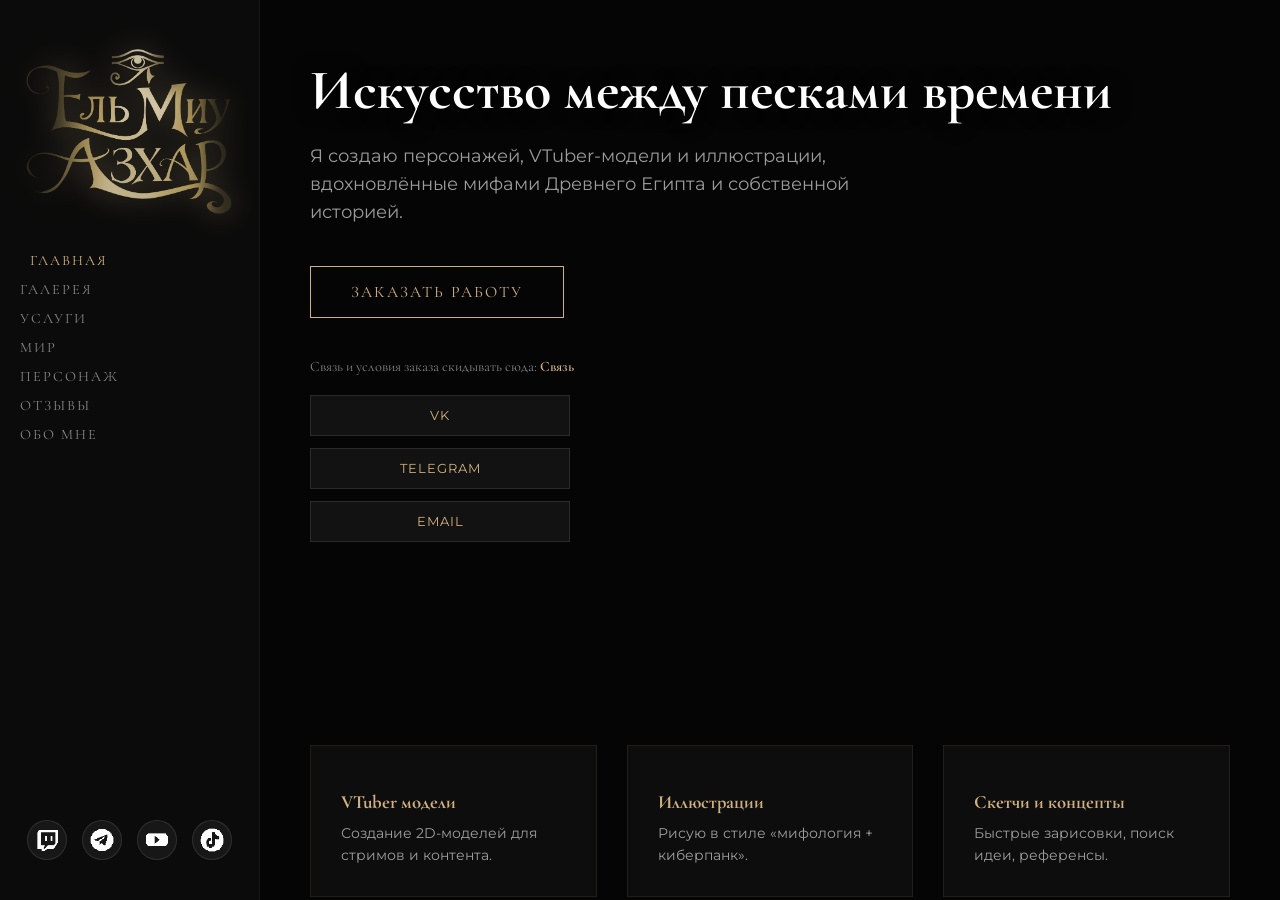
==== index.html @ bcaed86e "ервый коммит: сайт с галереей и формой заказа" ====
<!DOCTYPE html>
<html lang="ru">
<head>
  <meta charset="UTF-8" />
  <meta name="viewport" content="width=device-width, initial-scale=1.0" />
  <title>Ель Миу Азхар — Искусство между песками времени</title>
  <link rel="preconnect" href="https://fonts.googleapis.com">
  <link rel="preconnect" href="https://fonts.gstatic.com" crossorigin>
  <link href="https://fonts.googleapis.com/css2?family=Cormorant+Garamond:wght@400;600;700&family=Montserrat:wght@400;500&display=swap" rel="stylesheet">
  
  <!-- Подключаем аудиофайлы -->
  <audio id="sound-wind" src="sounds/wind.mp3" preload="auto" loop></audio>
  <audio id="sound-click" src="sounds/tik.mp3" preload="auto"></audio>
  <audio id="sound-hover" src="sounds/navodka.mp3" preload="auto"></audio>

  <style>
    body { margin: 0; padding: 0; height: 100vh; overflow-x: hidden; display: flex; flex-direction: column; font-family: 'Montserrat', sans-serif; background-color: #050505; color: #fff; box-sizing: border-box; }
    * { box-sizing: border-box; }
    .page-wrapper { display: flex; width: 100%; height: 100%; overflow: hidden; position: relative; }
    .sidebar { width: 260px; height: 100%; background: #0b0b0b; padding: 40px 20px; display: flex; flex-direction: column; justify-content: space-between; flex-shrink: 0; position: relative; z-index: 10; border-right: 1px solid rgba(255,255,255,0.05); }
    .logo-wrapper { margin-bottom: 30px; opacity: 0; transform: translateY(-20px); animation: fadeInDown 1.2s cubic-bezier(0.16, 1, 0.3, 1) forwards; }
    .site-logo { max-width: 100%; height: auto; display: block; filter: drop-shadow(0 0 15px rgba(209, 177, 128, 0.4)); }
    @keyframes logoFloat { 0%, 100% { transform: translateY(0); } 50% { transform: translateY(-5px); } }
    .logo-wrapper img { animation: logoFloat 6s ease-in-out infinite; }
    .nav-list { list-style: none; padding: 0; margin: 0; display: flex; flex-direction: column; gap: 10px; }
    .nav-link { text-decoration: none; color: rgba(255, 255, 255, 0.5); font-family: 'Cormorant Garamond', serif; font-size: 0.9rem; text-transform: uppercase; letter-spacing: 2px; padding: 5px 0; transition: all 0.3s ease; position: relative; cursor: pointer; }
    .nav-link:hover, .nav-link.active { color: #d1b180; padding-left: 10px; }
    .social-row { display: flex; justify-content: center; align-items: center; gap: 15px; margin-top: auto; flex-wrap: nowrap; }
    .social-icon-btn { width: 40px; height: 40px; border-radius: 50%; background: rgba(255, 255, 255, 0.05); border: 1px solid rgba(255,255,255,0.1); display: flex; align-items: center; justify-content: center; text-decoration: none; color: white; transition: all 0.3s cubic-bezier(0.175, 0.885, 0.32, 1.275); overflow: hidden; cursor: pointer; }
    .social-icon-btn img { width: 24px; height: 24px; object-fit: contain; filter: brightness(0) invert(1); }
    .social-icon-btn:hover { background: #d1b180; transform: scale(1.1) rotate(10deg); border-color: #d1b180; }
    .social-icon-btn:hover img { filter: brightness(0) invert(0); }
    .main-content { flex-grow: 1; background: #050505; padding: 60px 50px; overflow-y: auto; position: relative; display: flex; flex-direction: column; }
    .hero-section h1 { opacity: 0; transform: translateY(30px); animation: fadeInUp 1s cubic-bezier(0.16, 1, 0.3, 1) 0.5s forwards; }
    .hero-section p { opacity: 0; transform: translateY(30px); animation: fadeInUp 1s cubic-bezier(0.16, 1, 0.3, 1) 0.7s forwards; }
    .hero-title { font-family: 'Cormorant Garamond', serif; font-size: 3.5rem; color: white; margin: 0 0 20px 0; line-height: 1.1; text-shadow: 0 0 20px rgba(0,0,0,0.5); }
    .hero-desc { color: rgba(255, 255, 255, 0.6); font-size: 1.1rem; margin-bottom: 40px; max-width: 600px; line-height: 1.6; }
    .btn-action { background: transparent; border: 1px solid #d1b180; color: #d1b180; padding: 15px 40px; font-family: 'Cormorant Garamond', serif; font-size: 1rem; text-transform: uppercase; cursor: pointer; transition: all 0.3s ease; letter-spacing: 2px; opacity: 0; transform: translateY(20px); animation: fadeInUp 0.8s cubic-bezier(0.16, 1, 0.3, 1) 0.9s forwards; }
    .btn-action:hover { background: #d1b180; color: #000; box-shadow: 0 0 20px rgba(209, 177, 128, 0.4); }
    .contact-block { margin-top: 40px; opacity: 0; transform: translateY(20px); animation: fadeInUp 0.8s cubic-bezier(0.16, 1, 0.3, 1) 1.1s forwards; }
    .contact-heading { font-family: 'Cormorant Garamond', serif; font-size: 0.9rem; color: rgba(255, 255, 255, 0.5); margin-bottom: 20px; text-align: left; }
    .contact-heading span { color: #d1b180; font-weight: 600; }
    .contact-buttons-stack { display: flex; flex-direction: column; gap: 12px; align-items: flex-start; width: 100%; }
    .contact-btn-stack { display: block; width: 100%; max-width: 260px; padding: 12px 0; background: rgba(255,255,255,0.05); border: 1px solid rgba(255,255,255,0.1); color: #d1b180; text-align: center; text-decoration: none; text-transform: uppercase; font-family: 'Montserrat', sans-serif; font-size: 0.8rem; letter-spacing: 1px; transition: all 0.3s ease; cursor: pointer; }
    .contact-btn-stack:hover { background: #d1b180; color: #000; border-color: #d1b180; }
    .blocks-row { display: flex; gap: 30px; margin-top: 203px; flex-wrap: wrap; }
    .square-card { flex: 1 1 240px; background: rgba(255, 255, 255, 0.03); border: 1px solid rgba(209, 177, 128, 0.1); padding: 30px; height: 100%; display: flex; flex-direction: column; transition: all 0.4s cubic-bezier(0.175, 0.885, 0.32, 1.275); opacity: 0; transform: translateY(30px); cursor: pointer; }
    .square-card:nth-child(1) { animation: fadeInUp 0.6s ease forwards 1.3s; }
    .square-card:nth-child(2) { animation: fadeInUp 0.6s ease forwards 1.5s; }
    .square-card:nth-child(3) { animation: fadeInUp 0.6s ease forwards 1.7s; }
    .square-card:hover { transform: translateY(-10px) scale(1.02); border-color: #d1b180; background: rgba(209, 177, 128, 0.05); }
    .square-card h3 { color: #d1b180; margin-top: 15px; margin-bottom: 10px; flex-grow: 1; font-family: 'Cormorant Garamond', serif; }
    .square-card p { color: rgba(255, 255, 255, 0.6); font-size: 0.9rem; margin: 0; line-height: 1.5; }
    @keyframes fadeInDown { to { opacity: 1; transform: translateY(0); } }
    @keyframes fadeInUp { to { opacity: 1; transform: translateY(0); } }
    body::-webkit-scrollbar { display: none; }
    body { scrollbar-width: none; -ms-overflow-style: none; }
    @media (max-width: 1024px) { .sidebar { width: 220px; padding: 30px 15px; } .main-content { padding: 40px 30px; } .hero-title { font-size: 2.5rem; } }
    @media (max-width: 768px) {
      .page-wrapper { flex-direction: column; }
      .sidebar { width: 100%; height: auto; padding: 20px; flex-direction: row; justify-content: space-between; align-items: center; flex-wrap: wrap; gap: 20px; }
      .logo-wrapper { margin-bottom: 0; }
      .nav-list { flex-direction: row; gap: 15px; margin-top: 10px; flex-grow: 1; justify-content: center; }
      .social-row { margin-top: 0; justify-content: center; width: 100%; }
      .main-content { padding: 30px 20px; }
      .blocks-row { margin-top: 40px; }
      .hero-title { font-size: 2rem; }
      body::-webkit-scrollbar { display: block; }
      body { scrollbar-width: auto; }
    }
  </style>
</head>
<body class="bg-home">
  
  <div class="page-wrapper">
    
    <!-- ЛЕВАЯ ПАНЕЛЬ -->
    <aside class="sidebar">
      <div class="logo-wrapper">
        <img src="img/logo.png" alt="Ель Миу Азхар" class="site-logo" onerror="this.style.display='none'">
      </div>
      
      <nav>
        <ul class="nav-list">
          <li><a href="index.html" class="nav-link active">Главная</a></li>
          <li><a href="gallery.html" class="nav-link">Галерея</a></li>
          <li><a href="services.html" class="nav-link">Услуги</a></li>
          <li><a href="world.html" class="nav-link">Мир</a></li>
          <li><a href="character.html" class="nav-link">Персонаж</a></li>
          <li><a href="reviews.html" class="nav-link">Отзывы</a></li>
          <li><a href="about.html" class="nav-link">Обо мне</a></li>
        </ul>
      </nav>
      
      <!-- Соцсети: слева внизу -->
      <div class="social-row">
        <a href="https://www.twitch.tv/miumiu690028" target="_blank" class="social-icon-btn" aria-label="Twitch" title="Twitch">
          <img src="img/twitch.png" alt="Twitch" loading="lazy" onerror="this.style.display='none'">
        </a>
        <a href="https://t.me/MIUMIU690028" target="_blank" class="social-icon-btn" aria-label="Telegram" title="Telegram">
          <img src="img/telegram.png" alt="Telegram" loading="lazy" onerror="this.style.display='none'">
        </a>
        <a href="https://www.youtube.com/@elmiuazhar" target="_blank" class="social-icon-btn" aria-label="YouTube" title="YouTube">
          <img src="img/youtube.png" alt="YouTube" loading="lazy" onerror="this.style.display='none'">
        </a>
        <a href="https://www.tiktok.com/@elmiuazhar?is_from_webapp=1&sender_device=pc" target="_blank" class="social-icon-btn" aria-label="TikTok" title="TikTok">
          <img src="img/tiktok.png" alt="TikTok" loading="lazy" onerror="this.style.display='none'">
        </a>
      </div>
    </aside>

    <!-- ПРАВАЯ ЧАСТЬ (Контент) -->
    <main class="main-content">
      
      <div class="hero-section">
        <h1 class="hero-title">Искусство между песками времени</h1>
        <p class="hero-desc">Я создаю персонажей, VTuber‑модели и иллюстрации, вдохновлённые мифами Древнего Египта и собственной историей.</p>
        <button class="btn-action" id="open-payment">Заказать работу</button>
      </div>

      <div class="contact-block">
        <div class="contact-heading">
          Связь и условия заказа скидывать сюда: <span>Связь</span>
        </div>
        <div class="contact-buttons-stack">
          <a href="https://m.vk.com/id1121428857" target="_blank" class="contact-btn-stack">VK</a>
          <a href="https://web.telegram.org/k/#@elmiuazhar" target="_blank" class="contact-btn-stack">Telegram</a>
          <a href="mailto:elmiuazhar@gmail.com" class="contact-btn-stack">Email</a>
        </div>
      </div>

      <div class="blocks-row">
        <div class="square-card">
          <h3>VTuber модели</h3>
          <p>Создание 2D‑моделей для стримов и контента.</p>
        </div>
        <div class="square-card">
          <h3>Иллюстрации</h3>
          <p>Рисую в стиле «мифология + киберпанк».</p>
        </div>
        <div class="square-card">
          <h3>Скетчи и концепты</h3>
          <p>Быстрые зарисовки, поиск идеи, референсы.</p>
        </div>
      </div>
    </main>
  </div>

  <!-- Модальное окно: форма заказа -->
  <div class="modal-overlay" id="payment-modal" style="position:fixed;top:0;left:0;width:100%;height:100%;background:rgba(0,0,0,0.8);display:none;justify-content:center;align-items:center;z-index:1000;backdrop-filter:blur(4px);">
    <div class="modal-content" style="background:#111;padding:30px;border:1px solid #d1b180;color:white;max-width:500px;width:90%;position:relative;">
      <button class="modal-close" id="close-payment" style="background:none;border:none;color:white;font-size:24px;cursor:pointer;position:absolute;top:10px;right:15px;line-height:1;">&times;</button>
      <h2 style="color:#d1b180;margin-top:0;margin-bottom:20px;">Оформить заказ</h2>

      <!-- Форма без action — отправка через JS в Telegram -->
      <form id="order-form" style="margin-bottom:25px;">
        <div style="margin-bottom:12px;">
          <label style="display:block;color:#aaa;font-size:0.9rem;margin-bottom:6px;">Имя / ник</label>
          <input type="text" name="name" required placeholder="Например: Саня" style="width:100%;padding:8px;background:rgba(255,255,255,0.1);border:1px solid rgba(255,255,255,0.2);color:white;box-sizing:border-box;">
        </div>
        <div style="margin-bottom:12px;">
          <label style="display:block;color:#aaa;font-size:0.9rem;margin-bottom:6px;">Контакт (Telegram/VK/почта)</label>
          <input type="text" name="contact" required placeholder="t.me/..." style="width:100%;padding:8px;background:rgba(255,255,255,0.1);border:1px solid rgba(255,255,255,0.2);color:white;box-sizing:border-box;">
        </div>
        <div style="margin-bottom:12px;">
          <label style="display:block;color:#aaa;font-size:0.9rem;margin-bottom:6px;">Что нужно (кратко)</label>
          <textarea name="request" rows="4" required placeholder="VTuber‑модель, иллюстрация, скетч — что именно и в каком стиле" style="width:100%;padding:8px;background:rgba(255,255,255,0.1);border:1px solid rgba(255,255,255,0.2);color:white;box-sizing:border-box;resize:vertical;"></textarea>
        </div>
        <button type="submit" style="background:#d1b180;border:none;color:#000;padding:12px 24px;font-family:'Cormorant Garamond',serif;font-weight:600;cursor:pointer;width:100%;text-transform:uppercase;">Отправить заказ</button>
        <p id="telegram-status" style="margin-top:15px;font-size:0.9rem;text-align:center;"></p>
      </form>
    </div>
  </div>

  <script>
    // --- НАСТРОЙКИ TELEGRAM (ОБЯЗАТЕЛЬНО ЗАМЕНИ НА СВОИ В БЕЗОПАСНОЙ СРЕДЕ) ---
    const TG_TOKEN = '8337243635:AAHjshtQE6WuDBk9cfV9hHf6qEE1yDutYhQ';      
    const TG_CHAT_ID = '1758163539'; 
    // ------------------------------------------

    const modal = document.getElementById('payment-modal');
    const openBtn = document.getElementById('open-payment');
    const closeBtn = document.getElementById('close-payment');
    const statusText = document.getElementById('telegram-status');
    const form = document.getElementById('order-form');

    // Получаем аудиоэлементы
    const soundWind = document.getElementById('sound-wind');
    const soundClick = document.getElementById('sound-click');
    const soundHover = document.getElementById('sound-hover');

    // Громкость: ветер — как в файле (1.0), остальные — тише (0.3)
    if (soundWind) soundWind.volume = 1.0;
    if (soundClick) soundClick.volume = 0.3;
    if (soundHover) soundHover.volume = 0.3;

    // Функция воспроизведения звука клика
    function playClick() {
      if (soundClick && soundClick.src) {
        soundClick.currentTime = 0;
        soundClick.play().catch(e => console.log('Звук клика заблокирован браузером'));
      }
    }

    // Функция воспроизведения звука наведения
    function playHover() {
      if (soundHover && soundHover.src) {
        soundHover.currentTime = 0;
        soundHover.play().catch(e => console.log('Звук наведения заблокирован браузером'));
      }
    }

    // Находим все элементы, которые должны реагировать на звук
    const interactiveElements = document.querySelectorAll(
      'button, .btn-action, .contact-btn-stack, .social-icon-btn, .nav-link, .square-card'
    );

    interactiveElements.forEach(el => {
      el.addEventListener('mouseenter', playHover);
      el.addEventListener('mousedown', playClick);
    });

    // Открытие/закрытие окна
    openBtn.addEventListener('click', () => {
      modal.style.display = 'flex';
      statusText.textContent = '';
      statusText.style.color = '';
    });

    closeBtn.addEventListener('click', () => {
      modal.style.display = 'none';
    });

    modal.addEventListener('click', (e) => {
      if (e.target === modal) {
        modal.style.display = 'none';
      }
    });

    // Отправка заказа в Telegram
    form.addEventListener('submit', async (e) => {
      e.preventDefault();
      const btn = e.target.querySelector('button[type="submit"]');
      const originalText = btn.textContent;

      btn.disabled = true;
      btn.textContent = 'Отправляю...';
      statusText.textContent = '';

      const formData = new FormData(form);
      const data = Object.fromEntries(formData.entries());

      const message = 
        '📩 <b>Новый заказ!</b>\n\n' +
        '👤 Имя/ник: ' + data.name + '\n' +
        '📞 Контакт: ' + data.contact + '\n' +
        '📝 Что нужно: ' + data.request;

      try {
        const url = `https://api.telegram.org/bot${TG_TOKEN}/sendMessage`;
        const response = await fetch(url, {
          method: 'POST',
          headers: { 'Content-Type': 'application/json' },
          body: JSON.stringify({
            chat_id: TG_CHAT_ID,
            text: message,
            parse_mode: 'HTML'
          })
        });

        if (response.ok) {
          statusText.textContent = '✅ Заказ успешно отправлен!';
          statusText.style.color = '#4caf50';
          form.reset();
          setTimeout(() => { modal.style.display = 'none'; }, 2000);
        } else {
          throw new Error('Ошибка Telegram API');
        }
      } catch (err) {
        statusText.textContent = '❌ Не удалось отправить. Попробуй позже.';
        statusText.style.color = '#f44336';
      } finally {
        btn.disabled = false;
        btn.textContent = originalText;
      }
    });
  </script>

  <div id="mouse-trail"></div>
  <script src="js/mouse-trail.js"></script>
  <script src="js/main.js"></script>
</body>
</html>
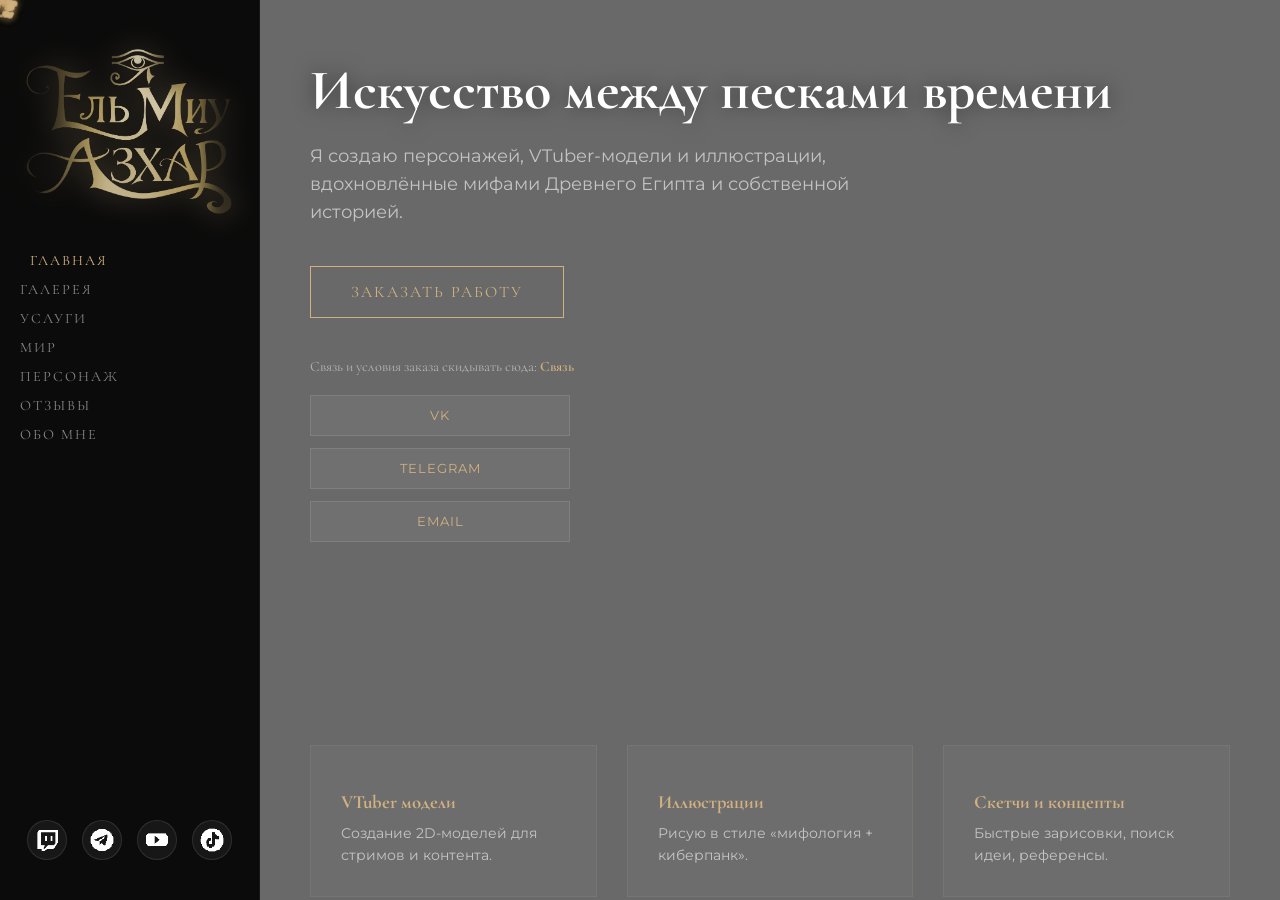
==== commit da2517a0: "обновление index.html" ====
--- a/index.html
+++ b/index.html
@@ -7,58 +7,221 @@
   <link rel="preconnect" href="https://fonts.googleapis.com">
   <link rel="preconnect" href="https://fonts.gstatic.com" crossorigin>
   <link href="https://fonts.googleapis.com/css2?family=Cormorant+Garamond:wght@400;600;700&family=Montserrat:wght@400;500&display=swap" rel="stylesheet">
-  
-  <!-- Подключаем аудиофайлы -->
+
+  <!-- Аудио -->
   <audio id="sound-wind" src="sounds/wind.mp3" preload="auto" loop></audio>
   <audio id="sound-click" src="sounds/tik.mp3" preload="auto"></audio>
   <audio id="sound-hover" src="sounds/navodka.mp3" preload="auto"></audio>
 
   <style>
-    body { margin: 0; padding: 0; height: 100vh; overflow-x: hidden; display: flex; flex-direction: column; font-family: 'Montserrat', sans-serif; background-color: #050505; color: #fff; box-sizing: border-box; }
+    body { 
+      margin: 0; padding: 0; height: 100vh; overflow-x: hidden; 
+      display: flex; flex-direction: column; font-family: 'Montserrat', sans-serif; 
+      color: #fff; box-sizing: border-box; 
+      background-image: url('img/fone_1.png');
+      background-size: cover; background-position: center;
+      background-attachment: fixed; background-repeat: no-repeat;
+    }
+
+    .bg-overlay {
+      position: fixed; top: 0; left: 0; width: 100%; height: 100%;
+      background-color: rgba(5, 5, 5, 0.6); z-index: 1; pointer-events: none;
+    }
+
     * { box-sizing: border-box; }
-    .page-wrapper { display: flex; width: 100%; height: 100%; overflow: hidden; position: relative; }
-    .sidebar { width: 260px; height: 100%; background: #0b0b0b; padding: 40px 20px; display: flex; flex-direction: column; justify-content: space-between; flex-shrink: 0; position: relative; z-index: 10; border-right: 1px solid rgba(255,255,255,0.05); }
-    .logo-wrapper { margin-bottom: 30px; opacity: 0; transform: translateY(-20px); animation: fadeInDown 1.2s cubic-bezier(0.16, 1, 0.3, 1) forwards; }
-    .site-logo { max-width: 100%; height: auto; display: block; filter: drop-shadow(0 0 15px rgba(209, 177, 128, 0.4)); }
-    @keyframes logoFloat { 0%, 100% { transform: translateY(0); } 50% { transform: translateY(-5px); } }
+    
+    .page-wrapper { 
+      display: flex; width: 100%; height: 100%; 
+      overflow: hidden; position: relative; z-index: 10;
+    }
+    
+    .sidebar { 
+      width: 260px; height: 100%; background: #0b0b0b; 
+      padding: 40px 20px; display: flex; flex-direction: column; 
+      justify-content: space-between; flex-shrink: 0; 
+      position: relative; z-index: 10; border-right: 1px solid rgba(255,255,255,0.05); 
+    }
+    
+    .logo-wrapper { 
+      margin-bottom: 30px; opacity: 0; transform: translateY(-20px); 
+      animation: fadeInDown 1.2s cubic-bezier(0.16, 1, 0.3, 1) forwards; 
+    }
+    
+    .site-logo { 
+      max-width: 100%; height: auto; display: block; 
+      filter: drop-shadow(0 0 15px rgba(209, 177, 128, 0.4)); 
+    }
+    
+    @keyframes logoFloat { 
+      0%, 100% { transform: translateY(0); } 
+      50% { transform: translateY(-5px); } 
+    }
+    
     .logo-wrapper img { animation: logoFloat 6s ease-in-out infinite; }
-    .nav-list { list-style: none; padding: 0; margin: 0; display: flex; flex-direction: column; gap: 10px; }
-    .nav-link { text-decoration: none; color: rgba(255, 255, 255, 0.5); font-family: 'Cormorant Garamond', serif; font-size: 0.9rem; text-transform: uppercase; letter-spacing: 2px; padding: 5px 0; transition: all 0.3s ease; position: relative; cursor: pointer; }
-    .nav-link:hover, .nav-link.active { color: #d1b180; padding-left: 10px; }
-    .social-row { display: flex; justify-content: center; align-items: center; gap: 15px; margin-top: auto; flex-wrap: nowrap; }
-    .social-icon-btn { width: 40px; height: 40px; border-radius: 50%; background: rgba(255, 255, 255, 0.05); border: 1px solid rgba(255,255,255,0.1); display: flex; align-items: center; justify-content: center; text-decoration: none; color: white; transition: all 0.3s cubic-bezier(0.175, 0.885, 0.32, 1.275); overflow: hidden; cursor: pointer; }
-    .social-icon-btn img { width: 24px; height: 24px; object-fit: contain; filter: brightness(0) invert(1); }
-    .social-icon-btn:hover { background: #d1b180; transform: scale(1.1) rotate(10deg); border-color: #d1b180; }
-    .social-icon-btn:hover img { filter: brightness(0) invert(0); }
-    .main-content { flex-grow: 1; background: #050505; padding: 60px 50px; overflow-y: auto; position: relative; display: flex; flex-direction: column; }
-    .hero-section h1 { opacity: 0; transform: translateY(30px); animation: fadeInUp 1s cubic-bezier(0.16, 1, 0.3, 1) 0.5s forwards; }
-    .hero-section p { opacity: 0; transform: translateY(30px); animation: fadeInUp 1s cubic-bezier(0.16, 1, 0.3, 1) 0.7s forwards; }
-    .hero-title { font-family: 'Cormorant Garamond', serif; font-size: 3.5rem; color: white; margin: 0 0 20px 0; line-height: 1.1; text-shadow: 0 0 20px rgba(0,0,0,0.5); }
-    .hero-desc { color: rgba(255, 255, 255, 0.6); font-size: 1.1rem; margin-bottom: 40px; max-width: 600px; line-height: 1.6; }
-    .btn-action { background: transparent; border: 1px solid #d1b180; color: #d1b180; padding: 15px 40px; font-family: 'Cormorant Garamond', serif; font-size: 1rem; text-transform: uppercase; cursor: pointer; transition: all 0.3s ease; letter-spacing: 2px; opacity: 0; transform: translateY(20px); animation: fadeInUp 0.8s cubic-bezier(0.16, 1, 0.3, 1) 0.9s forwards; }
-    .btn-action:hover { background: #d1b180; color: #000; box-shadow: 0 0 20px rgba(209, 177, 128, 0.4); }
-    .contact-block { margin-top: 40px; opacity: 0; transform: translateY(20px); animation: fadeInUp 0.8s cubic-bezier(0.16, 1, 0.3, 1) 1.1s forwards; }
-    .contact-heading { font-family: 'Cormorant Garamond', serif; font-size: 0.9rem; color: rgba(255, 255, 255, 0.5); margin-bottom: 20px; text-align: left; }
+    
+    .nav-list { 
+      list-style: none; padding: 0; margin: 0; 
+      display: flex; flex-direction: column; gap: 10px; 
+    }
+    
+    .nav-link { 
+      text-decoration: none; color: rgba(255, 255, 255, 0.5); 
+      font-family: 'Cormorant Garamond', serif; font-size: 0.9rem; 
+      text-transform: uppercase; letter-spacing: 2px; padding: 5px 0; 
+      transition: all 0.3s ease; position: relative; cursor: pointer; 
+    }
+    
+    .nav-link:hover, .nav-link.active { 
+      color: #d1b180; padding-left: 10px; 
+    }
+    
+    .social-row { 
+      display: flex; justify-content: center; align-items: center; 
+      gap: 15px; margin-top: auto; flex-wrap: nowrap; 
+    }
+    
+    .social-icon-btn { 
+      width: 40px; height: 40px; border-radius: 50%; 
+      background: rgba(255, 255, 255, 0.05); 
+      border: 1px solid rgba(255,255,255,0.1); 
+      display: flex; align-items: center; justify-content: center; 
+      text-decoration: none; color: white; 
+      transition: all 0.3s cubic-bezier(0.175, 0.885, 0.32, 1.275); 
+      overflow: hidden; cursor: pointer; 
+    }
+    
+    .social-icon-btn img { 
+      width: 24px; height: 24px; object-fit: contain; 
+      filter: brightness(0) invert(1); 
+    }
+    
+    .social-icon-btn:hover { 
+      background: #d1b180; transform: scale(1.1) rotate(10deg); 
+      border-color: #d1b180; 
+    }
+    
+    .social-icon-btn:hover img { 
+      filter: brightness(0) invert(0); 
+    }
+    
+    .main-content { 
+      flex-grow: 1; background: transparent; 
+      padding: 60px 50px; overflow-y: auto; 
+      position: relative; display: flex; flex-direction: column; 
+    }
+    
+    .hero-section h1 { 
+      opacity: 0; transform: translateY(30px); 
+      animation: fadeInUp 1s cubic-bezier(0.16, 1, 0.3, 1) 0.5s forwards; 
+    }
+    
+    .hero-section p { 
+      opacity: 0; transform: translateY(30px); 
+      animation: fadeInUp 1s cubic-bezier(0.16, 1, 0.3, 1) 0.7s forwards; 
+    }
+    
+    .hero-title { 
+      font-family: 'Cormorant Garamond', serif; 
+      font-size: 3.5rem; color: white; 
+      margin: 0 0 20px 0; line-height: 1.1; 
+      text-shadow: 0 0 20px rgba(0,0,0,0.5); 
+    }
+    
+    .hero-desc { 
+      color: rgba(255, 255, 255, 0.6); font-size: 1.1rem; 
+      margin-bottom: 40px; max-width: 600px; line-height: 1.6; 
+    }
+    
+    .btn-action { 
+      background: transparent; border: 1px solid #d1b180; color: #d1b180; 
+      padding: 15px 40px; font-family: 'Cormorant Garamond', serif; 
+      font-size: 1rem; text-transform: uppercase; cursor: pointer; 
+      transition: all 0.3s ease; letter-spacing: 2px; 
+      opacity: 0; transform: translateY(20px); 
+      animation: fadeInUp 0.8s cubic-bezier(0.16, 1, 0.3, 1) 0.9s forwards; 
+    }
+    
+    .btn-action:hover { 
+      background: #d1b180; color: #000; 
+      box-shadow: 0 0 20px rgba(209, 177, 128, 0.4); 
+    }
+    
+    .contact-block { 
+      margin-top: 40px; opacity: 0; transform: translateY(20px); 
+      animation: fadeInUp 0.8s cubic-bezier(0.16, 1, 0.3, 1) 1.1s forwards; 
+    }
+    
+    .contact-heading { 
+      font-family: 'Cormorant Garamond', serif; font-size: 0.9rem; 
+      color: rgba(255, 255, 255, 0.5); margin-bottom: 20px; text-align: left; 
+    }
+    
     .contact-heading span { color: #d1b180; font-weight: 600; }
-    .contact-buttons-stack { display: flex; flex-direction: column; gap: 12px; align-items: flex-start; width: 100%; }
-    .contact-btn-stack { display: block; width: 100%; max-width: 260px; padding: 12px 0; background: rgba(255,255,255,0.05); border: 1px solid rgba(255,255,255,0.1); color: #d1b180; text-align: center; text-decoration: none; text-transform: uppercase; font-family: 'Montserrat', sans-serif; font-size: 0.8rem; letter-spacing: 1px; transition: all 0.3s ease; cursor: pointer; }
-    .contact-btn-stack:hover { background: #d1b180; color: #000; border-color: #d1b180; }
-    .blocks-row { display: flex; gap: 30px; margin-top: 203px; flex-wrap: wrap; }
-    .square-card { flex: 1 1 240px; background: rgba(255, 255, 255, 0.03); border: 1px solid rgba(209, 177, 128, 0.1); padding: 30px; height: 100%; display: flex; flex-direction: column; transition: all 0.4s cubic-bezier(0.175, 0.885, 0.32, 1.275); opacity: 0; transform: translateY(30px); cursor: pointer; }
+    
+    .contact-buttons-stack { 
+      display: flex; flex-direction: column; gap: 12px; align-items: flex-start; width: 100%; 
+    }
+    
+    .contact-btn-stack { 
+      display: block; width: 100%; max-width: 260px; padding: 12px 0; 
+      background: rgba(255,255,255,0.05); border: 1px solid rgba(255,255,255,0.1); 
+      color: #d1b180; text-align: center; text-decoration: none; 
+      text-transform: uppercase; font-family: 'Montserrat', sans-serif; 
+      font-size: 0.8rem; letter-spacing: 1px; transition: all 0.3s ease; 
+      cursor: pointer; 
+    }
+    
+    .contact-btn-stack:hover { 
+      background: #d1b180; color: #000; border-color: #d1b180; 
+    }
+    
+    .blocks-row { 
+      display: flex; gap: 30px; margin-top: 203px; flex-wrap: wrap; 
+    }
+    
+    .square-card { 
+      flex: 1 1 240px; background: rgba(255, 255, 255, 0.03); 
+      border: 1px solid rgba(209, 177, 128, 0.1); padding: 30px; height: 100%; 
+      display: flex; flex-direction: column; transition: all 0.4s cubic-bezier(0.175, 0.885, 0.32, 1.275); 
+      opacity: 0; transform: translateY(30px); cursor: pointer; 
+    }
+    
     .square-card:nth-child(1) { animation: fadeInUp 0.6s ease forwards 1.3s; }
     .square-card:nth-child(2) { animation: fadeInUp 0.6s ease forwards 1.5s; }
     .square-card:nth-child(3) { animation: fadeInUp 0.6s ease forwards 1.7s; }
-    .square-card:hover { transform: translateY(-10px) scale(1.02); border-color: #d1b180; background: rgba(209, 177, 128, 0.05); }
-    .square-card h3 { color: #d1b180; margin-top: 15px; margin-bottom: 10px; flex-grow: 1; font-family: 'Cormorant Garamond', serif; }
-    .square-card p { color: rgba(255, 255, 255, 0.6); font-size: 0.9rem; margin: 0; line-height: 1.5; }
+    
+    .square-card:hover { 
+      transform: translateY(-10px) scale(1.02); 
+      border-color: #d1b180; background: rgba(209, 177, 128, 0.05); 
+    }
+    
+    .square-card h3 { 
+      color: #d1b180; margin-top: 15px; margin-bottom: 10px; 
+      flex-grow: 1; font-family: 'Cormorant Garamond', serif; 
+    }
+    
+    .square-card p { 
+      color: rgba(255, 255, 255, 0.6); font-size: 0.9rem; margin: 0; line-height: 1.5; 
+    }
+    
     @keyframes fadeInDown { to { opacity: 1; transform: translateY(0); } }
     @keyframes fadeInUp { to { opacity: 1; transform: translateY(0); } }
+    
     body::-webkit-scrollbar { display: none; }
     body { scrollbar-width: none; -ms-overflow-style: none; }
-    @media (max-width: 1024px) { .sidebar { width: 220px; padding: 30px 15px; } .main-content { padding: 40px 30px; } .hero-title { font-size: 2.5rem; } }
+    
+    @media (max-width: 1024px) { 
+      .sidebar { width: 220px; padding: 30px 15px; } 
+      .main-content { padding: 40px 30px; } 
+      .hero-title { font-size: 2.5rem; } 
+    }
+    
     @media (max-width: 768px) {
       .page-wrapper { flex-direction: column; }
-      .sidebar { width: 100%; height: auto; padding: 20px; flex-direction: row; justify-content: space-between; align-items: center; flex-wrap: wrap; gap: 20px; }
+      .sidebar { 
+        width: 100%; height: auto; padding: 20px; flex-direction: row; 
+        justify-content: space-between; align-items: center; flex-wrap: wrap; gap: 20px; 
+      }
       .logo-wrapper { margin-bottom: 0; }
       .nav-list { flex-direction: row; gap: 15px; margin-top: 10px; flex-grow: 1; justify-content: center; }
       .social-row { margin-top: 0; justify-content: center; width: 100%; }
@@ -72,15 +235,14 @@
 </head>
 <body class="bg-home">
   
+  <div class="bg-overlay"></div>
+
   <div class="page-wrapper">
-    
-    <!-- ЛЕВАЯ ПАНЕЛЬ -->
     <aside class="sidebar">
       <div class="logo-wrapper">
         <img src="img/logo.png" alt="Ель Миу Азхар" class="site-logo" onerror="this.style.display='none'">
       </div>
-      
-      <nav>
+        <nav>
         <ul class="nav-list">
           <li><a href="index.html" class="nav-link active">Главная</a></li>
           <li><a href="gallery.html" class="nav-link">Галерея</a></li>
@@ -92,7 +254,6 @@
         </ul>
       </nav>
       
-      <!-- Соцсети: слева внизу -->
       <div class="social-row">
         <a href="https://www.twitch.tv/miumiu690028" target="_blank" class="social-icon-btn" aria-label="Twitch" title="Twitch">
           <img src="img/twitch.png" alt="Twitch" loading="lazy" onerror="this.style.display='none'">
@@ -109,9 +270,7 @@
       </div>
     </aside>
 
-    <!-- ПРАВАЯ ЧАСТЬ (Контент) -->
     <main class="main-content">
-      
       <div class="hero-section">
         <h1 class="hero-title">Искусство между песками времени</h1>
         <p class="hero-desc">Я создаю персонажей, VTuber‑модели и иллюстрации, вдохновлённые мифами Древнего Египта и собственной историей.</p>
@@ -152,7 +311,6 @@
       <button class="modal-close" id="close-payment" style="background:none;border:none;color:white;font-size:24px;cursor:pointer;position:absolute;top:10px;right:15px;line-height:1;">&times;</button>
       <h2 style="color:#d1b180;margin-top:0;margin-bottom:20px;">Оформить заказ</h2>
 
-      <!-- Форма без action — отправка через JS в Telegram -->
       <form id="order-form" style="margin-bottom:25px;">
         <div style="margin-bottom:12px;">
           <label style="display:block;color:#aaa;font-size:0.9rem;margin-bottom:6px;">Имя / ник</label>
@@ -172,11 +330,96 @@
     </div>
   </div>
 
+  <!-- Контейнер для искр -->
+  <div id="spark-container"></div>
+  <style>
+    #spark-container {
+      position: fixed;
+      top: 0;
+      left: 0;
+      width: 100%;
+      height: 100%;
+      pointer-events: none;
+      z-index: 9998;
+    }
+    .spark {
+      position: absolute;
+      border-radius: 50%;
+      background: #d1b180;
+      box-shadow: 0 0 10px rgba(209, 177, 128, 0.8);
+      will-change: transform, opacity;
+    }
+  </style>
   <script>
-    // --- НАСТРОЙКИ TELEGRAM (ОБЯЗАТЕЛЬНО ЗАМЕНИ НА СВОИ В БЕЗОПАСНОЙ СРЕДЕ) ---
-    const TG_TOKEN = '8337243635:AAHjshtQE6WuDBk9cfV9hHf6qEE1yDutYhQ';      
-    const TG_CHAT_ID = '1758163539'; 
-    // ------------------------------------------
+    const container = document.getElementById('spark-container');
+    const MAX_SPARKS = 150;
+    const SPARK_SIZE = 4;
+    const SPEED_FACTOR = 0.6;
+
+    let mouseX = 0;
+    let mouseY = 0;
+
+    document.addEventListener('mousemove', (e) => {
+      mouseX = e.clientX;
+      mouseY = e.clientY;
+    });
+
+    function spawnSparks() {
+      const count = 3;
+      for (let i = 0; i < count; i++) {
+        const spark = document.createElement('div');
+        spark.classList.add('spark');
+
+        const size = SPARK_SIZE * (0.5 + Math.random() * 1.5);
+        spark.style.width = `${size}px`;
+        spark.style.height = `${size}px`;
+
+        const offsetX = (Math.random() - 0.5) * 25;
+        const offsetY = (Math.random() - 0.5) * 25;
+        spark.style.left = `${mouseX + offsetX}px`;
+        spark.style.top = `${mouseY + offsetY}px`;
+
+        container.appendChild(spark);
+
+        const angle = Math.random() * Math.PI * 2;
+        const distance = 80 + Math.random() * 60;
+        const vx = Math.cos(angle) * distance * SPEED_FACTOR;
+        const vy = Math.sin(angle) * distance * SPEED_FACTOR;
+
+        let progress = 0;
+        const duration = 600 + Math.random() * 400;
+
+        function animateSpark() {
+          progress += 1;
+          const t = Math.min(progress / duration, 1);
+          spark.style.transform = `translate(${vx * t}px, ${vy * t}px)`;
+          spark.style.opacity = 1 - t;
+
+          if (t < 1) {
+            requestAnimationFrame(animateSpark);
+          } else {
+            spark.remove();
+          }
+        }
+
+        animateSpark();
+
+        if (container.children.length > MAX_SPARKS) {
+          container.firstChild.remove();
+        }
+      }
+    }
+
+    setInterval(spawnSparks, 80);
+  </script>
+
+  <script>
+    // ---------------------------------------------------------
+    // ВНИМАНИЕ: сюда вставь свой токен и chat ID, если решишь использовать
+    // Но помни: всё, что в браузере, видят все. Это небезопасно.
+    // ---------------------------------------------------------
+    const TG_TOKEN = '8337243635:AAHjshtQE6WuDBk9cfV9hHf6qEE1yDutYhQ';
+    const TG_CHAT_ID = '1758163539';
 
     const modal = document.getElementById('payment-modal');
     const openBtn = document.getElementById('open-payment');
@@ -184,33 +427,28 @@
     const statusText = document.getElementById('telegram-status');
     const form = document.getElementById('order-form');
 
-    // Получаем аудиоэлементы
     const soundWind = document.getElementById('sound-wind');
     const soundClick = document.getElementById('sound-click');
     const soundHover = document.getElementById('sound-hover');
 
-    // Громкость: ветер — как в файле (1.0), остальные — тише (0.3)
     if (soundWind) soundWind.volume = 1.0;
     if (soundClick) soundClick.volume = 0.3;
     if (soundHover) soundHover.volume = 0.3;
 
-    // Функция воспроизведения звука клика
     function playClick() {
       if (soundClick && soundClick.src) {
         soundClick.currentTime = 0;
-        soundClick.play().catch(e => console.log('Звук клика заблокирован браузером'));
+        soundClick.play().catch(() => {});
       }
     }
 
-    // Функция воспроизведения звука наведения
     function playHover() {
       if (soundHover && soundHover.src) {
         soundHover.currentTime = 0;
-        soundHover.play().catch(e => console.log('Звук наведения заблокирован браузером'));
+        soundHover.play().catch(() => {});
       }
     }
 
-    // Находим все элементы, которые должны реагировать на звук
     const interactiveElements = document.querySelectorAll(
       'button, .btn-action, .contact-btn-stack, .social-icon-btn, .nav-link, .square-card'
     );
@@ -220,7 +458,6 @@
       el.addEventListener('mousedown', playClick);
     });
 
-    // Открытие/закрытие окна
     openBtn.addEventListener('click', () => {
       modal.style.display = 'flex';
       statusText.textContent = '';
@@ -237,7 +474,6 @@
       }
     });
 
-    // Отправка заказа в Telegram
     form.addEventListener('submit', async (e) => {
       e.preventDefault();
       const btn = e.target.querySelector('button[type="submit"]');
@@ -285,9 +521,5 @@
       }
     });
   </script>
-
-  <div id="mouse-trail"></div>
-  <script src="js/mouse-trail.js"></script>
-  <script src="js/main.js"></script>
 </body>
 </html>
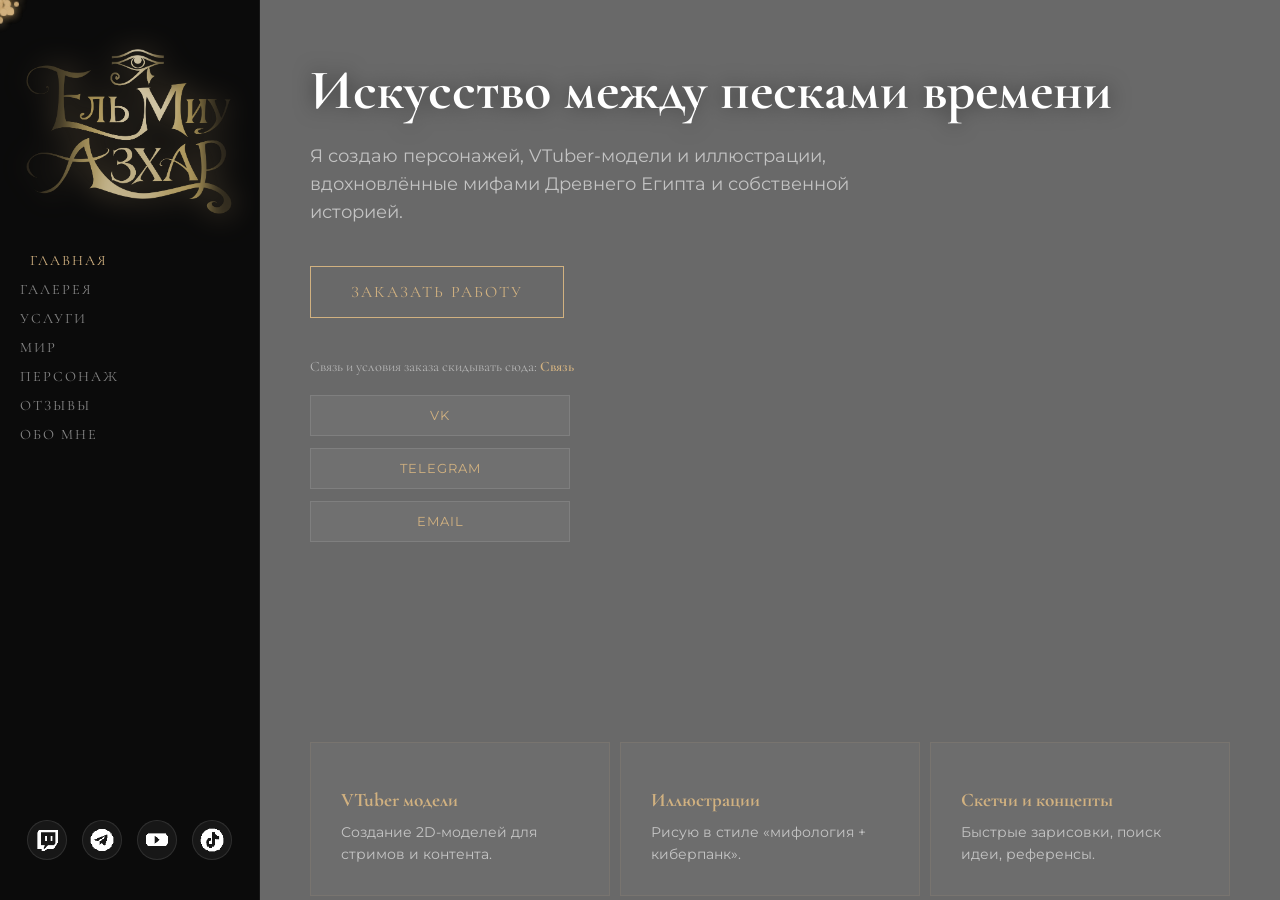
==== commit 621ad2aa: "обновление index.html" ====
--- a/index.html
+++ b/index.html
@@ -176,33 +176,56 @@
     }
     
     .blocks-row { 
-      display: flex; gap: 30px; margin-top: 203px; flex-wrap: wrap; 
-    }
-    
+      display: flex; 
+      justify-content: space-between; /* Ключевое: распределяет блоки по всей ширине */
+      gap: 10px; 
+      margin-top: 200px; 
+      flex-wrap: wrap; 
+    }
+
     .square-card { 
-      flex: 1 1 240px; background: rgba(255, 255, 255, 0.03); 
-      border: 1px solid rgba(209, 177, 128, 0.1); padding: 30px; height: 100%; 
-      display: flex; flex-direction: column; transition: all 0.4s cubic-bezier(0.175, 0.885, 0.32, 1.275); 
-      opacity: 0; transform: translateY(30px); cursor: pointer; 
-    }
-    
+      flex: 1 1 300px; /* Базовая ширина 300px, но не меньше */
+      max-width: 450px; /* Максимальная ширина, чтобы не растягивались */
+      background: rgba(255, 255, 255, 0.03); 
+      border: 1px solid rgba(209, 177, 128, 0.1); 
+      padding: 30px; 
+      height: 100%; /* Растягивает карточку по высоте родителя */
+      display: flex; 
+      flex-direction: column; 
+      transition: all 0.4s cubic-bezier(0.175, 0.885, 0.32, 1.275); 
+      opacity: 0; 
+      transform: translateY(30px); 
+      cursor: pointer; 
+      box-sizing: border-box; /* Важно: padding не увеличивает ширину */
+    }
+
+/* Анимации появления */
     .square-card:nth-child(1) { animation: fadeInUp 0.6s ease forwards 1.3s; }
     .square-card:nth-child(2) { animation: fadeInUp 0.6s ease forwards 1.5s; }
     .square-card:nth-child(3) { animation: fadeInUp 0.6s ease forwards 1.7s; }
-    
+
     .square-card:hover { 
       transform: translateY(-10px) scale(1.02); 
-      border-color: #d1b180; background: rgba(209, 177, 128, 0.05); 
-    }
-    
+      border-color: #d1b180; 
+      background: rgba(209, 177, 128, 0.05); 
+    }
+
     .square-card h3 { 
-      color: #d1b180; margin-top: 15px; margin-bottom: 10px; 
-      flex-grow: 1; font-family: 'Cormorant Garamond', serif; 
-    }
-    
+      color: #d1b180; 
+      margin-top: 15px; 
+      margin-bottom: 10px; 
+      flex-grow: 1; /* Заставляет заголовок прижимать текст вниз */
+      font-family: 'Cormorant Garamond', serif; 
+      font-size: 1.2rem;
+    }
+
     .square-card p { 
-      color: rgba(255, 255, 255, 0.6); font-size: 0.9rem; margin: 0; line-height: 1.5; 
-    }
+      color: rgba(255, 255, 255, 0.6); 
+      font-size: 0.9rem; 
+      margin: 0; 
+      line-height: 1.5; 
+    }
+
     
     @keyframes fadeInDown { to { opacity: 1; transform: translateY(0); } }
     @keyframes fadeInUp { to { opacity: 1; transform: translateY(0); } }
@@ -412,14 +435,11 @@
 
     setInterval(spawnSparks, 80);
   </script>
-
   <script>
     // ---------------------------------------------------------
-    // ВНИМАНИЕ: сюда вставь свой токен и chat ID, если решишь использовать
-    // Но помни: всё, что в браузере, видят все. Это небезопасно.
+    // ВСТАВЬ СЮДА СВОЮ ССЫЛКУ (она должна заканчиваться на /exec)
     // ---------------------------------------------------------
-    const TG_TOKEN = '8337243635:AAHjshtQE6WuDBk9cfV9hHf6qEE1yDutYhQ';
-    const TG_CHAT_ID = '1758163539';
+    const SHEETS_URL = 'https://script.google.com/macros/s/AKfycbxEmUyTjowIGxTA4QsjHJLPKRZ6GbXgHZCcE11OE7oY2yb0FTH1g3TtLqAAR3-M69jN/exec'; 
 
     const modal = document.getElementById('payment-modal');
     const openBtn = document.getElementById('open-payment');
@@ -427,6 +447,7 @@
     const statusText = document.getElementById('telegram-status');
     const form = document.getElementById('order-form');
 
+    // Аудио
     const soundWind = document.getElementById('sound-wind');
     const soundClick = document.getElementById('sound-click');
     const soundHover = document.getElementById('sound-hover');
@@ -458,6 +479,7 @@
       el.addEventListener('mousedown', playClick);
     });
 
+    // Логика модального окна
     openBtn.addEventListener('click', () => {
       modal.style.display = 'flex';
       statusText.textContent = '';
@@ -474,6 +496,7 @@
       }
     });
 
+    // --- ИСПРАВЛЕННАЯ ОТПРАВКА ---
     form.addEventListener('submit', async (e) => {
       e.preventDefault();
       const btn = e.target.querySelector('button[type="submit"]');
@@ -484,36 +507,25 @@
       statusText.textContent = '';
 
       const formData = new FormData(form);
-      const data = Object.fromEntries(formData.entries());
-
-      const message = 
-        '📩 <b>Новый заказ!</b>\n\n' +
-        '👤 Имя/ник: ' + data.name + '\n' +
-        '📞 Контакт: ' + data.contact + '\n' +
-        '📝 Что нужно: ' + data.request;
 
       try {
-        const url = `https://api.telegram.org/bot${TG_TOKEN}/sendMessage`;
-        const response = await fetch(url, {
+        // Отправляем запрос. 
+        // ВАЖНО: Мы НЕ проверяем response.ok, потому что при no-cors это всегда будет false/undefined
+        await fetch(SHEETS_URL, {
           method: 'POST',
-          headers: { 'Content-Type': 'application/json' },
-          body: JSON.stringify({
-            chat_id: TG_CHAT_ID,
-            text: message,
-            parse_mode: 'HTML'
-          })
+          mode: 'no-cors', 
+          body: formData
         });
 
-        if (response.ok) {
-          statusText.textContent = '✅ Заказ успешно отправлен!';
-          statusText.style.color = '#4caf50';
-          form.reset();
-          setTimeout(() => { modal.style.display = 'none'; }, 2000);
-        } else {
-          throw new Error('Ошибка Telegram API');
-        }
+        // Если код дошел сюда, значит fetch не упал с ошибкой сети (DNS, CORS, 404)
+        statusText.textContent = '✅ Заявка успешно отправлена! Скоро напишу.';
+        statusText.style.color = '#4caf50';
+        form.reset();
+        setTimeout(() => { modal.style.display = 'none'; }, 2000);
+
       } catch (err) {
-        statusText.textContent = '❌ Не удалось отправить. Попробуй позже.';
+        console.error(err);
+        statusText.textContent = '❌ Не удалось отправить заявку. Проверь консоль или напиши в Telegram.';
         statusText.style.color = '#f44336';
       } finally {
         btn.disabled = false;
@@ -521,5 +533,3 @@
       }
     });
   </script>
-</body>
-</html>
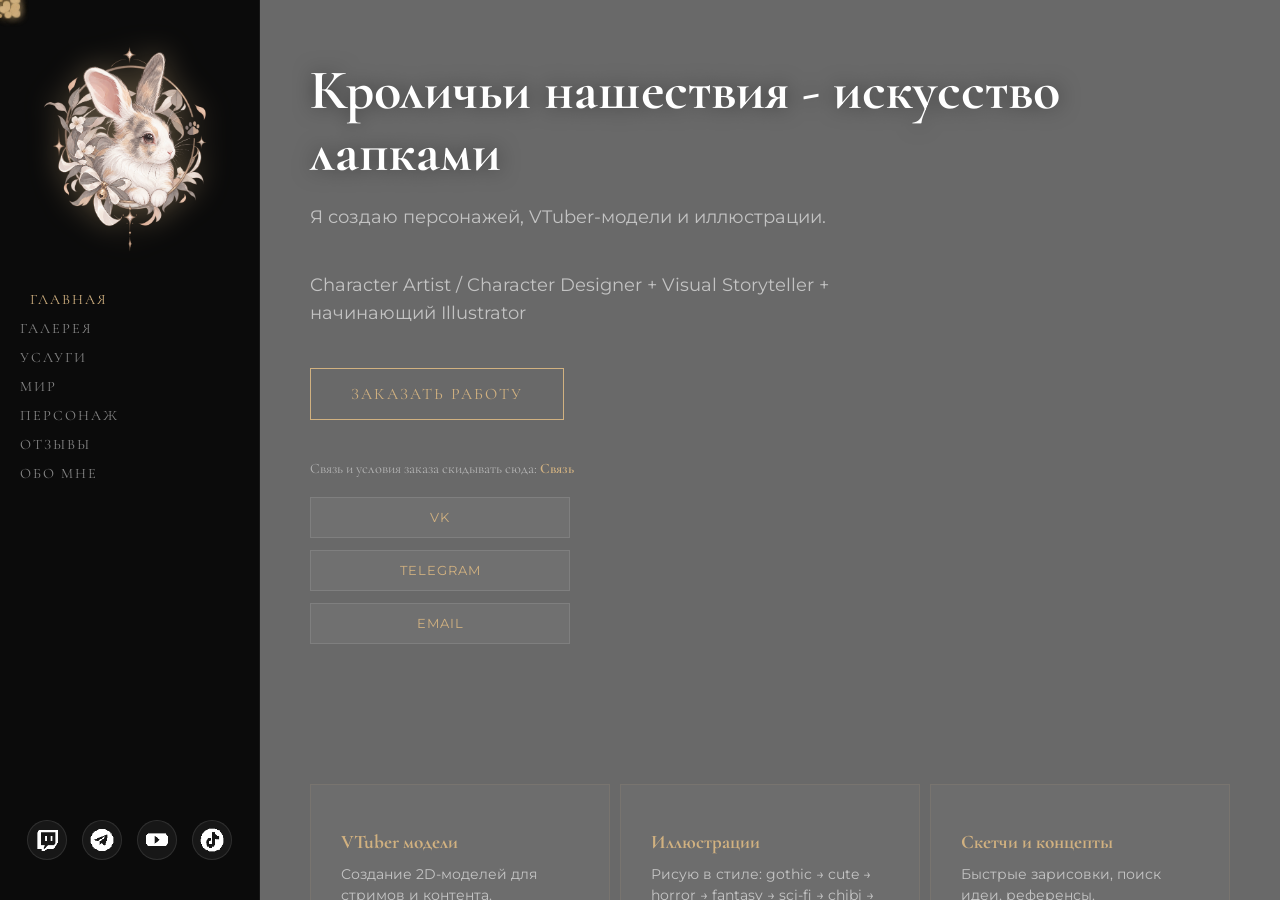
==== commit e0fae3aa: "демо-0.2" ====
--- a/index.html
+++ b/index.html
@@ -3,7 +3,7 @@
 <head>
   <meta charset="UTF-8" />
   <meta name="viewport" content="width=device-width, initial-scale=1.0" />
-  <title>Ель Миу Азхар — Искусство между песками времени</title>
+  <title>Ель Миу Азхар — Любитель кролей</title>
   <link rel="preconnect" href="https://fonts.googleapis.com">
   <link rel="preconnect" href="https://fonts.gstatic.com" crossorigin>
   <link href="https://fonts.googleapis.com/css2?family=Cormorant+Garamond:wght@400;600;700&family=Montserrat:wght@400;500&display=swap" rel="stylesheet">
@@ -116,7 +116,7 @@
     }
     
     .hero-section p { 
-      opacity: 0; transform: translateY(30px); 
+      opacity: 0; transform: translateY(10px); 
       animation: fadeInUp 1s cubic-bezier(0.16, 1, 0.3, 1) 0.7s forwards; 
     }
     
@@ -179,7 +179,7 @@
       display: flex; 
       justify-content: space-between; /* Ключевое: распределяет блоки по всей ширине */
       gap: 10px; 
-      margin-top: 200px; 
+      margin-top: 140px; 
       flex-wrap: wrap; 
     }
 
@@ -194,7 +194,7 @@
       flex-direction: column; 
       transition: all 0.4s cubic-bezier(0.175, 0.885, 0.32, 1.275); 
       opacity: 0; 
-      transform: translateY(30px); 
+      transform: translateY(200px); 
       cursor: pointer; 
       box-sizing: border-box; /* Важно: padding не увеличивает ширину */
     }
@@ -214,7 +214,7 @@
       color: #d1b180; 
       margin-top: 15px; 
       margin-bottom: 10px; 
-      flex-grow: 1; /* Заставляет заголовок прижимать текст вниз */
+      flex-grow: 0; /* Заставляет заголовок прижимать текст вниз */
       font-family: 'Cormorant Garamond', serif; 
       font-size: 1.2rem;
     }
@@ -295,8 +295,11 @@
 
     <main class="main-content">
       <div class="hero-section">
-        <h1 class="hero-title">Искусство между песками времени</h1>
-        <p class="hero-desc">Я создаю персонажей, VTuber‑модели и иллюстрации, вдохновлённые мифами Древнего Египта и собственной историей.</p>
+        <h1 class="hero-title">Кроличьи нашествия - искусство лапками</h1>
+        <p class="hero-desc">Я создаю персонажей, VTuber‑модели и иллюстрации.</p>
+        <p class="hero-desc">Character Artist / Character Designer
++ Visual Storyteller
++ начинающий Illustrator</p>
         <button class="btn-action" id="open-payment">Заказать работу</button>
       </div>
 
@@ -318,7 +321,7 @@
         </div>
         <div class="square-card">
           <h3>Иллюстрации</h3>
-          <p>Рисую в стиле «мифология + киберпанк».</p>
+          <p>Рисую в стиле: gothic → cute → horror → fantasy → sci-fi → chibi → realistic rendering → comic → VTuber</p>
         </div>
         <div class="square-card">
           <h3>Скетчи и концепты</h3>
@@ -532,4 +535,4 @@
         btn.textContent = originalText;
       }
     });
-  </script>
+  </script>
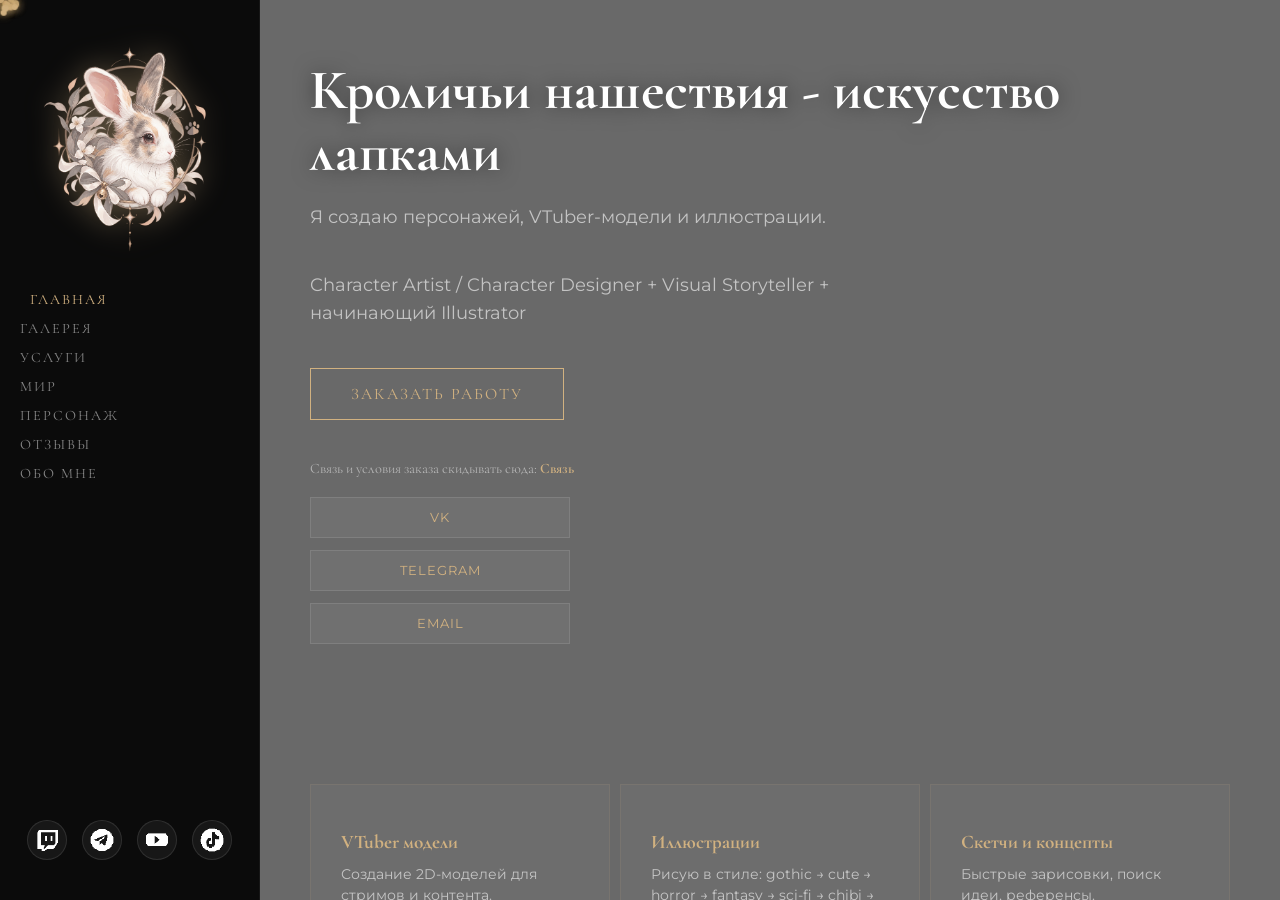
==== commit 36714ca0: "Update: BETA 2" ====
--- a/index.html
+++ b/index.html
@@ -1,6 +1,7 @@
 <!DOCTYPE html>
 <html lang="ru">
 <head>
+  <link rel="icon" type="img/logo.png" href="img/logo.png">
   <meta charset="UTF-8" />
   <meta name="viewport" content="width=device-width, initial-scale=1.0" />
   <title>Ель Миу Азхар — Любитель кролей</title>
@@ -233,27 +234,176 @@
     body::-webkit-scrollbar { display: none; }
     body { scrollbar-width: none; -ms-overflow-style: none; }
     
-    @media (max-width: 1024px) { 
-      .sidebar { width: 220px; padding: 30px 15px; } 
-      .main-content { padding: 40px 30px; } 
-      .hero-title { font-size: 2.5rem; } 
-    }
-    
     @media (max-width: 768px) {
-      .page-wrapper { flex-direction: column; }
-      .sidebar { 
-        width: 100%; height: auto; padding: 20px; flex-direction: row; 
-        justify-content: space-between; align-items: center; flex-wrap: wrap; gap: 20px; 
-      }
-      .logo-wrapper { margin-bottom: 0; }
-      .nav-list { flex-direction: row; gap: 15px; margin-top: 10px; flex-grow: 1; justify-content: center; }
-      .social-row { margin-top: 0; justify-content: center; width: 100%; }
-      .main-content { padding: 30px 20px; }
-      .blocks-row { margin-top: 40px; }
-      .hero-title { font-size: 2rem; }
-      body::-webkit-scrollbar { display: block; }
-      body { scrollbar-width: auto; }
-    }
+  /* --- ШАПКА (оставляем как есть: компактная, со скроллом) --- */
+  .sidebar {
+    width: 100%;
+    height: auto;
+    min-height: 65px;
+    padding: 10px 15px;
+    flex-direction: row;
+    align-items: center;
+    justify-content: flex-start;
+    gap: 12px;
+    position: sticky;
+    top: 0;
+    z-index: 1000;
+    border-right: none;
+    border-bottom: 1px solid rgba(255, 255, 255, 0.1);
+    flex-wrap: nowrap;
+    overflow-x: auto;
+    scrollbar-width: none;
+  }
+
+  .sidebar::-webkit-scrollbar {
+    display: none;
+  }
+
+  .logo-wrapper {
+    order: 1;
+    width: 44px;
+    flex-shrink: 0;
+    margin: 0;
+    padding: 0;
+  }
+
+  .site-logo {
+    width: 44px;
+    height: 44px;
+    border-radius: 50%;
+    object-fit: cover;
+    filter: drop-shadow(0 0 5px rgba(209, 177, 128, 0.3));
+  }
+
+  .social-row {
+    order: 2;
+    display: flex;
+    gap: 8px;
+    flex-shrink: 0;
+  }
+
+  .social-icon-btn {
+    width: 32px;
+    height: 32px;
+    padding: 0;
+    border-radius: 50%;
+  }
+
+  .social-icon-btn img {
+    width: 20px;
+    height: 20px;
+    object-fit: contain;
+  }
+
+  .sidebar nav {
+    order: 3;
+    width: auto;
+    margin: 0;
+    flex-grow: 1;
+  }
+
+  .nav-list {
+    display: flex;
+    flex-direction: row;
+    gap: 24px;
+    margin: 0;
+    padding: 0;
+    list-style: none;
+    overflow-x: auto;
+    scrollbar-width: none;
+    padding-bottom: 8px;
+  }
+  
+  .nav-list::-webkit-scrollbar {
+    display: none;
+  }
+
+  .nav-link {
+    white-space: nowrap;
+    padding: 0;
+    letter-spacing: 1px;
+    font-size: 0.85rem;
+    text-transform: uppercase;
+    color: rgba(255, 255, 255, 0.6);
+  }
+
+  .nav-link:hover, .nav-link.active {
+    color: #d1b180;
+    padding-left: 0;
+  }
+
+  /* --- СКРЫВАЕМ ГРОМОЗДКИЕ КНОПКИ СНИЗУ --- */
+  .contact-block {
+    display: none;
+  }
+
+  /* --- ПОДГОНКА КОНТЕНТА --- */
+  .page-wrapper {
+    flex-direction: column;
+    height: auto;
+  }
+
+  .main-content {
+    width: 100%;
+    padding: 15px;
+    flex-grow: 1;
+    overflow-y: auto;
+    max-height: calc(100vh - 75px);
+  }
+
+  .hero-title {
+    font-size: 2rem;
+    line-height: 1.2;
+    margin-bottom: 15px;
+  }
+
+  .hero-desc {
+    font-size: 1.2rem;
+    margin-bottom: 20px;
+  }
+
+  .btn-action {
+    padding: 12px 30px;
+    font-size: 0.9rem;
+    letter-spacing: 1.5px;
+  }
+
+  /* --- КАРТОЧКИ: КОМПАКТНЕЕ ПО ВЫСОТЕ И ШИРИНЕ --- */
+  .blocks-row {
+    margin-top: 25px;
+    flex-direction: column;
+    align-items: center;
+    gap: 15px; /* Чуть меньше расстояние между карточками */
+  }
+
+  .square-card {
+    width: 100%;
+    max-width: 480px;
+    padding: 12px 16px; /* Сильно уменьшили внутренние отступы (было 20px+) */
+    height: auto;
+    border: 1px solid rgba(209, 177, 128, 0.1);
+    box-sizing: border-box;
+  }
+
+  .square-card h3 {
+    font-size: 2rem; /* Чуть меньше заголовок */
+    margin-top: 10px;
+    margin-bottom: 6px; /* Меньше места под заголовок */
+    line-height: 1.2;
+  }
+
+  .square-card p {
+    font-size: 1.25rem; /* Чуть меньше текст описания */
+    line-height: 1.4;
+    margin: 0;
+  }
+
+  /* Анимации оставляем, но они теперь проигрываются на более компактных блоках */
+  .square-card:nth-child(1) { animation: fadeInUp 0.5s ease forwards 0.3s; }
+  .square-card:nth-child(2) { animation: fadeInUp 0.5s ease forwards 0.5s; }
+  .square-card:nth-child(3) { animation: fadeInUp 0.5s ease forwards 0.7s; }
+}
+
   </style>
 </head>
 <body class="bg-home">
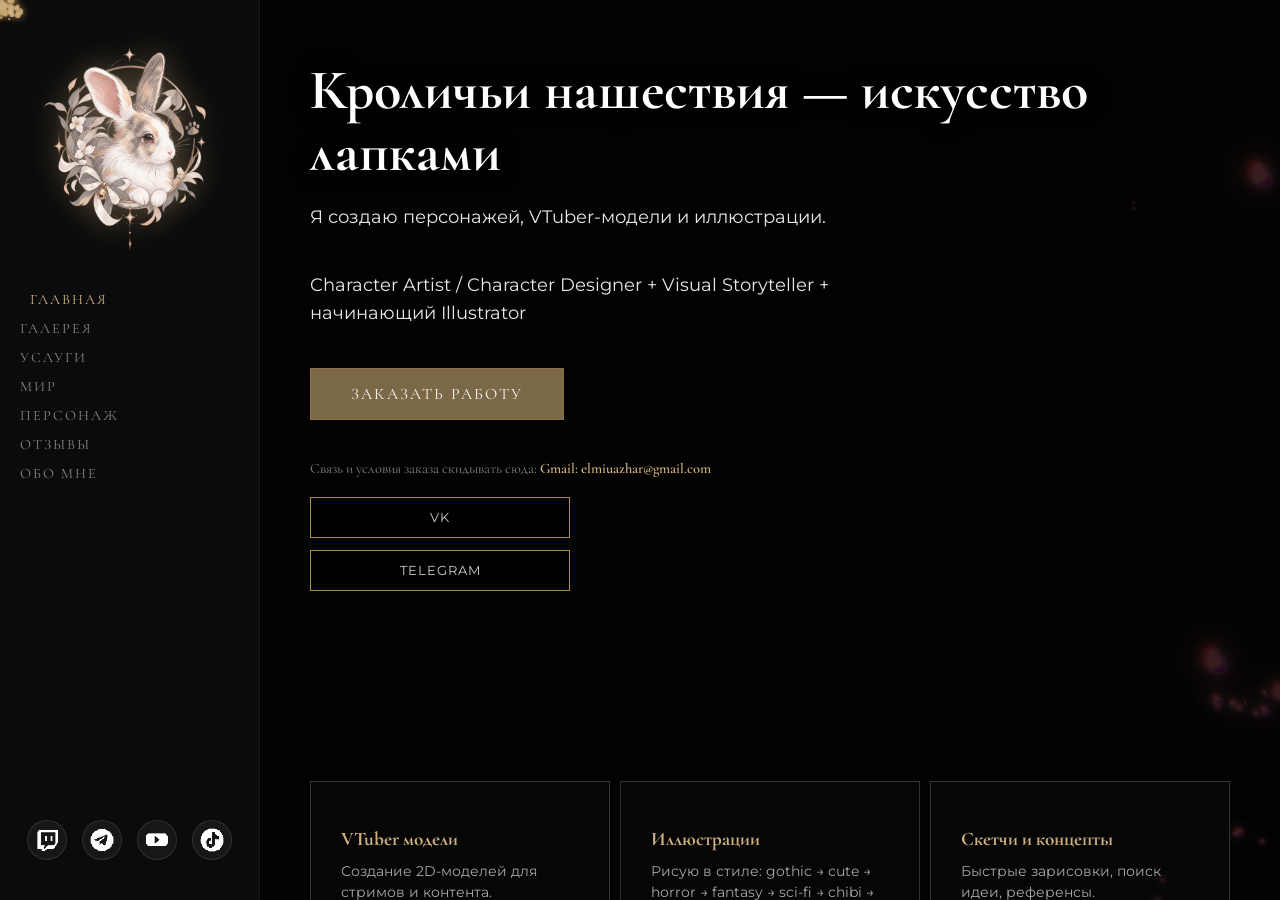
==== commit ecc37583: "beta 3: added TG footer, fixed background issues" ====
--- a/index.html
+++ b/index.html
@@ -1,7 +1,7 @@
 <!DOCTYPE html>
 <html lang="ru">
 <head>
-  <link rel="icon" type="img/logo.png" href="img/logo.png">
+  <link rel="icon" type="image/png" href="img/logo.png">
   <meta charset="UTF-8" />
   <meta name="viewport" content="width=device-width, initial-scale=1.0" />
   <title>Ель Миу Азхар — Любитель кролей</title>
@@ -15,18 +15,65 @@
   <audio id="sound-hover" src="sounds/navodka.mp3" preload="auto"></audio>
 
   <style>
+    /* --- ФОНОВОЕ ВИДЕО (нижний слой) --- */
+    .video-background {
+      position: fixed;
+      top: 0; left: 0; width: 100%; height: 100%;
+      z-index: -100;
+      overflow: hidden;
+      opacity: 0,90;
+      background-color: #050505;
+    }
+    #bg-video {
+      position: absolute;
+      top: 50%; left: 50%;
+      min-width: 100%; min-height: 100%;
+      width: auto; height: auto;
+      transform: translate(-50%, -50%);
+      object-fit: cover;
+      display: block;
+    }
+    .dark-overlay {
+      position: fixed;
+      top: 0; left: 0; width: 100%; height: 100%;
+      background: rgba(0, 0, 0, 0.55); /* подбери под себя: 0.4–0.65 */
+      z-index: 5;                       /* выше видео, но ниже контента */
+      pointer-events: none; 
+}
+    /* --- ВЕРХНЕЕ ПОЛУПРОЗРАЧНОЕ ВИДЕО (слой поверх фона) --- */
+    .video-overlay {
+      position: fixed;
+      top: 0; left: 0; width: 100%; height: 100%;
+      z-index: -90; /* между фоном и оверлеем, но ниже контента */
+      overflow: hidden;
+      pointer-events: none;
+    }
+    #overlay-video {
+      position: absolute;
+      top: 50%; left: 50%;
+      min-width: 100%; min-height: 100%;
+      width: auto; height: auto;
+      transform: translate(-50%, -50%);
+      object-fit: cover;
+      display: block;
+      opacity: 0.35; /* прозрачность верхнего видео */
+    }
+
+    /* Отключаем оба видеофона на мобильных */
+    @media (max-width: 768px) {
+      .video-background, .video-overlay { display: none; }
+      body { background-color: #050505; }
+    }
+
     body { 
       margin: 0; padding: 0; height: 100vh; overflow-x: hidden; 
       display: flex; flex-direction: column; font-family: 'Montserrat', sans-serif; 
-      color: #fff; box-sizing: border-box; 
-      background-image: url('img/fone_1.png');
-      background-size: cover; background-position: center;
-      background-attachment: fixed; background-repeat: no-repeat;
+      color: #fff; box-sizing: border-box;
     }
 
     .bg-overlay {
       position: fixed; top: 0; left: 0; width: 100%; height: 100%;
-      background-color: rgba(5, 5, 5, 0.6); z-index: 1; pointer-events: none;
+      background-color: rgba(5, 5, 5, 0.719); z-index: 1; pointer-events: none;
     }
 
     * { box-sizing: border-box; }
@@ -129,12 +176,14 @@
     }
     
     .hero-desc { 
-      color: rgba(255, 255, 255, 0.6); font-size: 1.1rem; 
+      color: rgba(255, 255, 255, 0.904); font-size: 1.1rem; 
       margin-bottom: 40px; max-width: 600px; line-height: 1.6; 
     }
     
     .btn-action { 
-      background: transparent; border: 1px solid #d1b180; color: #d1b180; 
+      background: rgba(212, 181, 124, 0.575);
+      border: 1px solid #8b7250;
+      color: #f8f6f2;
       padding: 15px 40px; font-family: 'Cormorant Garamond', serif; 
       font-size: 1rem; text-transform: uppercase; cursor: pointer; 
       transition: all 0.3s ease; letter-spacing: 2px; 
@@ -143,8 +192,8 @@
     }
     
     .btn-action:hover { 
-      background: #d1b180; color: #000; 
-      box-shadow: 0 0 20px rgba(209, 177, 128, 0.4); 
+      background: rgb(187, 161, 122); color: #fff; 
+      box-shadow: 0 0 20px rgba(139, 114, 80, 0.4); 
     }
     
     .contact-block { 
@@ -165,42 +214,43 @@
     
     .contact-btn-stack { 
       display: block; width: 100%; max-width: 260px; padding: 12px 0; 
-      background: rgba(255,255,255,0.05); border: 1px solid rgba(255,255,255,0.1); 
-      color: #d1b180; text-align: center; text-decoration: none; 
+      background: rgba(0, 0, 0, 0.3);
+      border: 1px solid #ac8c47;
+      color: #ccc;
+      text-align: center; text-decoration: none; 
       text-transform: uppercase; font-family: 'Montserrat', sans-serif; 
       font-size: 0.8rem; letter-spacing: 1px; transition: all 0.3s ease; 
       cursor: pointer; 
     }
     
     .contact-btn-stack:hover { 
-      background: #d1b180; color: #000; border-color: #d1b180; 
+      background: rgb(187, 161, 122); color: #fff; border-color: #8b7250; 
     }
     
     .blocks-row { 
       display: flex; 
-      justify-content: space-between; /* Ключевое: распределяет блоки по всей ширине */
+      justify-content: space-between;
       gap: 10px; 
-      margin-top: 140px; 
+      margin-top: 190px; 
       flex-wrap: wrap; 
     }
 
     .square-card { 
-      flex: 1 1 300px; /* Базовая ширина 300px, но не меньше */
-      max-width: 450px; /* Максимальная ширина, чтобы не растягивались */
-      background: rgba(255, 255, 255, 0.03); 
-      border: 1px solid rgba(209, 177, 128, 0.1); 
+      flex: 1 1 300px;
+      max-width: 450px;
+      background: rgba(10, 10, 10, 0.5);
+      border: 1px solid #333;
       padding: 30px; 
-      height: 100%; /* Растягивает карточку по высоте родителя */
+      height: 100%;
       display: flex; 
       flex-direction: column; 
       transition: all 0.4s cubic-bezier(0.175, 0.885, 0.32, 1.275); 
       opacity: 0; 
       transform: translateY(200px); 
       cursor: pointer; 
-      box-sizing: border-box; /* Важно: padding не увеличивает ширину */
-    }
-
-/* Анимации появления */
+      box-sizing: border-box;
+    }
+
     .square-card:nth-child(1) { animation: fadeInUp 0.6s ease forwards 1.3s; }
     .square-card:nth-child(2) { animation: fadeInUp 0.6s ease forwards 1.5s; }
     .square-card:nth-child(3) { animation: fadeInUp 0.6s ease forwards 1.7s; }
@@ -208,214 +258,225 @@
     .square-card:hover { 
       transform: translateY(-10px) scale(1.02); 
       border-color: #d1b180; 
-      background: rgba(209, 177, 128, 0.05); 
+      background: rgba(139, 114, 80, 0.15); 
     }
 
     .square-card h3 { 
       color: #d1b180; 
       margin-top: 15px; 
       margin-bottom: 10px; 
-      flex-grow: 0; /* Заставляет заголовок прижимать текст вниз */
+      flex-grow: 0;
       font-family: 'Cormorant Garamond', serif; 
       font-size: 1.2rem;
     }
 
     .square-card p { 
-      color: rgba(255, 255, 255, 0.6); 
+      color: rgba(255, 255, 255, 0.65);
       font-size: 0.9rem; 
       margin: 0; 
       line-height: 1.5; 
     }
-
     
     @keyframes fadeInDown { to { opacity: 1; transform: translateY(0); } }
     @keyframes fadeInUp { to { opacity: 1; transform: translateY(0); } }
     
     body::-webkit-scrollbar { display: none; }
     body { scrollbar-width: none; -ms-overflow-style: none; }
-    
     @media (max-width: 768px) {
-  /* --- ШАПКА (оставляем как есть: компактная, со скроллом) --- */
-  .sidebar {
-    width: 100%;
-    height: auto;
-    min-height: 65px;
-    padding: 10px 15px;
-    flex-direction: row;
-    align-items: center;
-    justify-content: flex-start;
-    gap: 12px;
-    position: sticky;
-    top: 0;
-    z-index: 1000;
-    border-right: none;
-    border-bottom: 1px solid rgba(255, 255, 255, 0.1);
-    flex-wrap: nowrap;
-    overflow-x: auto;
-    scrollbar-width: none;
-  }
-
-  .sidebar::-webkit-scrollbar {
-    display: none;
-  }
-
-  .logo-wrapper {
-    order: 1;
-    width: 44px;
-    flex-shrink: 0;
-    margin: 0;
-    padding: 0;
-  }
-
-  .site-logo {
-    width: 44px;
-    height: 44px;
-    border-radius: 50%;
-    object-fit: cover;
-    filter: drop-shadow(0 0 5px rgba(209, 177, 128, 0.3));
-  }
-
-  .social-row {
-    order: 2;
-    display: flex;
-    gap: 8px;
-    flex-shrink: 0;
-  }
-
-  .social-icon-btn {
-    width: 32px;
-    height: 32px;
-    padding: 0;
-    border-radius: 50%;
-  }
-
-  .social-icon-btn img {
-    width: 20px;
-    height: 20px;
-    object-fit: contain;
-  }
-
-  .sidebar nav {
-    order: 3;
-    width: auto;
-    margin: 0;
-    flex-grow: 1;
-  }
-
-  .nav-list {
-    display: flex;
-    flex-direction: row;
-    gap: 24px;
-    margin: 0;
-    padding: 0;
-    list-style: none;
-    overflow-x: auto;
-    scrollbar-width: none;
-    padding-bottom: 8px;
-  }
-  
-  .nav-list::-webkit-scrollbar {
-    display: none;
-  }
-
-  .nav-link {
-    white-space: nowrap;
-    padding: 0;
-    letter-spacing: 1px;
-    font-size: 0.85rem;
-    text-transform: uppercase;
-    color: rgba(255, 255, 255, 0.6);
-  }
-
-  .nav-link:hover, .nav-link.active {
-    color: #d1b180;
-    padding-left: 0;
-  }
-
-  /* --- СКРЫВАЕМ ГРОМОЗДКИЕ КНОПКИ СНИЗУ --- */
-  .contact-block {
-    display: none;
-  }
-
-  /* --- ПОДГОНКА КОНТЕНТА --- */
-  .page-wrapper {
-    flex-direction: column;
-    height: auto;
-  }
-
-  .main-content {
-    width: 100%;
-    padding: 15px;
-    flex-grow: 1;
-    overflow-y: auto;
-    max-height: calc(100vh - 75px);
-  }
-
-  .hero-title {
-    font-size: 2rem;
-    line-height: 1.2;
-    margin-bottom: 15px;
-  }
-
-  .hero-desc {
-    font-size: 1.2rem;
-    margin-bottom: 20px;
-  }
-
-  .btn-action {
-    padding: 12px 30px;
-    font-size: 0.9rem;
-    letter-spacing: 1.5px;
-  }
-
-  /* --- КАРТОЧКИ: КОМПАКТНЕЕ ПО ВЫСОТЕ И ШИРИНЕ --- */
-  .blocks-row {
-    margin-top: 25px;
-    flex-direction: column;
-    align-items: center;
-    gap: 15px; /* Чуть меньше расстояние между карточками */
-  }
-
-  .square-card {
-    width: 100%;
-    max-width: 480px;
-    padding: 12px 16px; /* Сильно уменьшили внутренние отступы (было 20px+) */
-    height: auto;
-    border: 1px solid rgba(209, 177, 128, 0.1);
-    box-sizing: border-box;
-  }
-
-  .square-card h3 {
-    font-size: 2rem; /* Чуть меньше заголовок */
-    margin-top: 10px;
-    margin-bottom: 6px; /* Меньше места под заголовок */
-    line-height: 1.2;
-  }
-
-  .square-card p {
-    font-size: 1.25rem; /* Чуть меньше текст описания */
-    line-height: 1.4;
-    margin: 0;
-  }
-
-  /* Анимации оставляем, но они теперь проигрываются на более компактных блоках */
-  .square-card:nth-child(1) { animation: fadeInUp 0.5s ease forwards 0.3s; }
-  .square-card:nth-child(2) { animation: fadeInUp 0.5s ease forwards 0.5s; }
-  .square-card:nth-child(3) { animation: fadeInUp 0.5s ease forwards 0.7s; }
-}
-
+      .sidebar {
+        width: 100%;
+        height: auto;
+        min-height: 65px;
+        padding: 10px 15px;
+        flex-direction: row;
+        align-items: center;
+        justify-content: flex-start;
+        gap: 12px;
+        position: sticky;
+        top: 0;
+        z-index: 1000;
+        border-right: none;
+        border-bottom: 1px solid rgba(255, 255, 255, 0.1);
+        flex-wrap: nowrap;
+        overflow-x: auto;
+        scrollbar-width: none;
+      }
+
+      .sidebar::-webkit-scrollbar {
+        display: none;
+      }
+
+      .logo-wrapper {
+        order: 1;
+        width: 44px;
+        flex-shrink: 0;
+        margin:
+
+       0;
+        padding: 0;
+      }
+
+      .site-logo {
+        width: 44px;
+        height: 44px;
+        border-radius: 50%;
+        object-fit: cover;
+        filter: drop-shadow(0 0 5px rgba(209, 177, 128, 0.3));
+      }
+
+      .social-row {
+        order: 2;
+        display: flex;
+        gap: 8px;
+        flex-shrink: 0;
+      }
+
+      .social-icon-btn {
+        width: 32px;
+        height: 32px;
+        padding: 0;
+        border-radius: 50%;
+      }
+
+      .social-icon-btn img {
+        width: 20px;
+        height: 20px;
+        object-fit: contain;
+      }
+
+      .sidebar nav {
+        order: 3;
+        width: auto;
+        margin: 0;
+        flex-grow: 1;
+      }
+
+      .nav-list {
+        display: flex;
+        flex-direction: row;
+        gap: 24px;
+        margin: 0;
+        padding: 0;
+        list-style: none;
+        overflow-x: auto;
+        scrollbar-width: none;
+        padding-bottom: 8px;
+      }
+      
+      .nav-list::-webkit-scrollbar {
+        display: none;
+      }
+
+      .nav-link {
+        white-space: nowrap;
+        padding: 0;
+        letter-spacing: 1px;
+        font-size: 0.85rem;
+        text-transform: uppercase;
+        color: rgba(255, 255, 255, 0.6);
+      }
+
+      .nav-link:hover, .nav-link.active {
+        color: #d1b180;
+        padding-left: 0;
+      }
+
+      /* Скрываем громоздкие блоки на мобильном */
+      .contact-block {
+        display: none;
+      }
+
+      .page-wrapper {
+        flex-direction: column;
+        height: auto;
+      }
+
+      .main-content {
+        width: 100%;
+        padding: 15px;
+        flex-grow: 1;
+        overflow-y: auto;
+        max-height: calc(100vh - 75px);
+      }
+
+      .hero-title {
+        font-size: 2rem;
+        line-height: 1.2;
+        margin-bottom: 15px;
+      }
+
+      .hero-desc {
+        font-size: 1.2rem;
+        margin-bottom: 20px;
+      }
+
+      .btn-action {
+        padding: 12px 30px;
+        font-size: 0.9rem;
+        letter-spacing: 1.5px;
+        /* на мобильном рамки и цвета остаются теми же — они уже затемнены */
+      }
+
+      .blocks-row {
+        margin-top: 25px;
+        flex-direction: column;
+        align-items: center;
+        gap: 15px;
+      }
+
+      .square-card {
+        width: 100%;
+        max-width: 480px;
+        padding: 12px 16px;
+        height: auto;
+        border: 1px solid #333; /* тёмная рамка */
+        box-sizing: border-box;
+      }
+
+      .square-card h3 {
+        font-size: 1.4rem;
+        margin-top: 10px;
+        margin-bottom: 6px;
+        line-height: 1.2;
+      }
+
+      .square-card p {
+        font-size: 1rem;
+        line-height: 1.4;
+        margin: 0;
+      }
+
+      .square-card:nth-child(1) { animation: fadeInUp 0.5s ease forwards 0.3s; }
+      .square-card:nth-child(2) { animation: fadeInUp 0.5s ease forwards 0.5s; }
+      .square-card:nth-child(3) { animation: fadeInUp 0.5s ease forwards 0.7s; }
+    }
   </style>
 </head>
 <body class="bg-home">
   
-  <div class="bg-overlay"></div>
+  <!-- Фоновое видео (работает только на десктопе) -->
+  <div class="video-background">
+    <video autoplay muted loop playsinline id="bg-video">
+      <source src="img/back.mp4" type="video/mp4">
+    </video>
+  </div>
+
+  <!-- Полупрозрачный оверлей поверх видео -->
+  <div class="video-overlay">
+      <video autoplay muted loop playsinline id="bg-video">
+      <source src="img/overlay.webm" type="video/mp4">
+    </video>
+  </div>
+
+  <div class="dark-overlay"></div>
+
 
   <div class="page-wrapper">
     <aside class="sidebar">
       <div class="logo-wrapper">
         <img src="img/logo.png" alt="Ель Миу Азхар" class="site-logo" onerror="this.style.display='none'">
       </div>
-        <nav>
+      <nav>
         <ul class="nav-list">
           <li><a href="index.html" class="nav-link active">Главная</a></li>
           <li><a href="gallery.html" class="nav-link">Галерея</a></li>
@@ -428,7 +489,7 @@
       </nav>
       
       <div class="social-row">
-        <a href="https://www.twitch.tv/miumiu690028" target="_blank" class="social-icon-btn" aria-label="Twitch" title="Twitch">
+        <a href="https://www.twitch.tv/kukolnik690028" target="_blank" class="social-icon-btn" aria-label="Twitch" title="Twitch">
           <img src="img/twitch.png" alt="Twitch" loading="lazy" onerror="this.style.display='none'">
         </a>
         <a href="https://t.me/MIUMIU690028" target="_blank" class="social-icon-btn" aria-label="Telegram" title="Telegram">
@@ -445,7 +506,7 @@
 
     <main class="main-content">
       <div class="hero-section">
-        <h1 class="hero-title">Кроличьи нашествия - искусство лапками</h1>
+        <h1 class="hero-title">Кроличьи нашествия — искусство лапками</h1>
         <p class="hero-desc">Я создаю персонажей, VTuber‑модели и иллюстрации.</p>
         <p class="hero-desc">Character Artist / Character Designer
 + Visual Storyteller
@@ -455,12 +516,11 @@
 
       <div class="contact-block">
         <div class="contact-heading">
-          Связь и условия заказа скидывать сюда: <span>Связь</span>
+          Связь и условия заказа скидывать сюда: <span>Gmail: elmiuazhar@gmail.com</span>
         </div>
         <div class="contact-buttons-stack">
           <a href="https://m.vk.com/id1121428857" target="_blank" class="contact-btn-stack">VK</a>
           <a href="https://web.telegram.org/k/#@elmiuazhar" target="_blank" class="contact-btn-stack">Telegram</a>
-          <a href="mailto:elmiuazhar@gmail.com" class="contact-btn-stack">Email</a>
         </div>
       </div>
 
@@ -500,7 +560,7 @@
           <label style="display:block;color:#aaa;font-size:0.9rem;margin-bottom:6px;">Что нужно (кратко)</label>
           <textarea name="request" rows="4" required placeholder="VTuber‑модель, иллюстрация, скетч — что именно и в каком стиле" style="width:100%;padding:8px;background:rgba(255,255,255,0.1);border:1px solid rgba(255,255,255,0.2);color:white;box-sizing:border-box;resize:vertical;"></textarea>
         </div>
-        <button type="submit" style="background:#d1b180;border:none;color:#000;padding:12px 24px;font-family:'Cormorant Garamond',serif;font-weight:600;cursor:pointer;width:100%;text-transform:uppercase;">Отправить заказ</button>
+        <button type="submit" style="background:#8b7250;border:none;color:#fff;padding:12px 24px;font-family:'Cormorant Garamond',serif;font-weight:600;cursor:pointer;width:100%;text-transform:uppercase;">Отправить заказ</button>
         <p id="telegram-status" style="margin-top:15px;font-size:0.9rem;text-align:center;"></p>
       </form>
     </div>
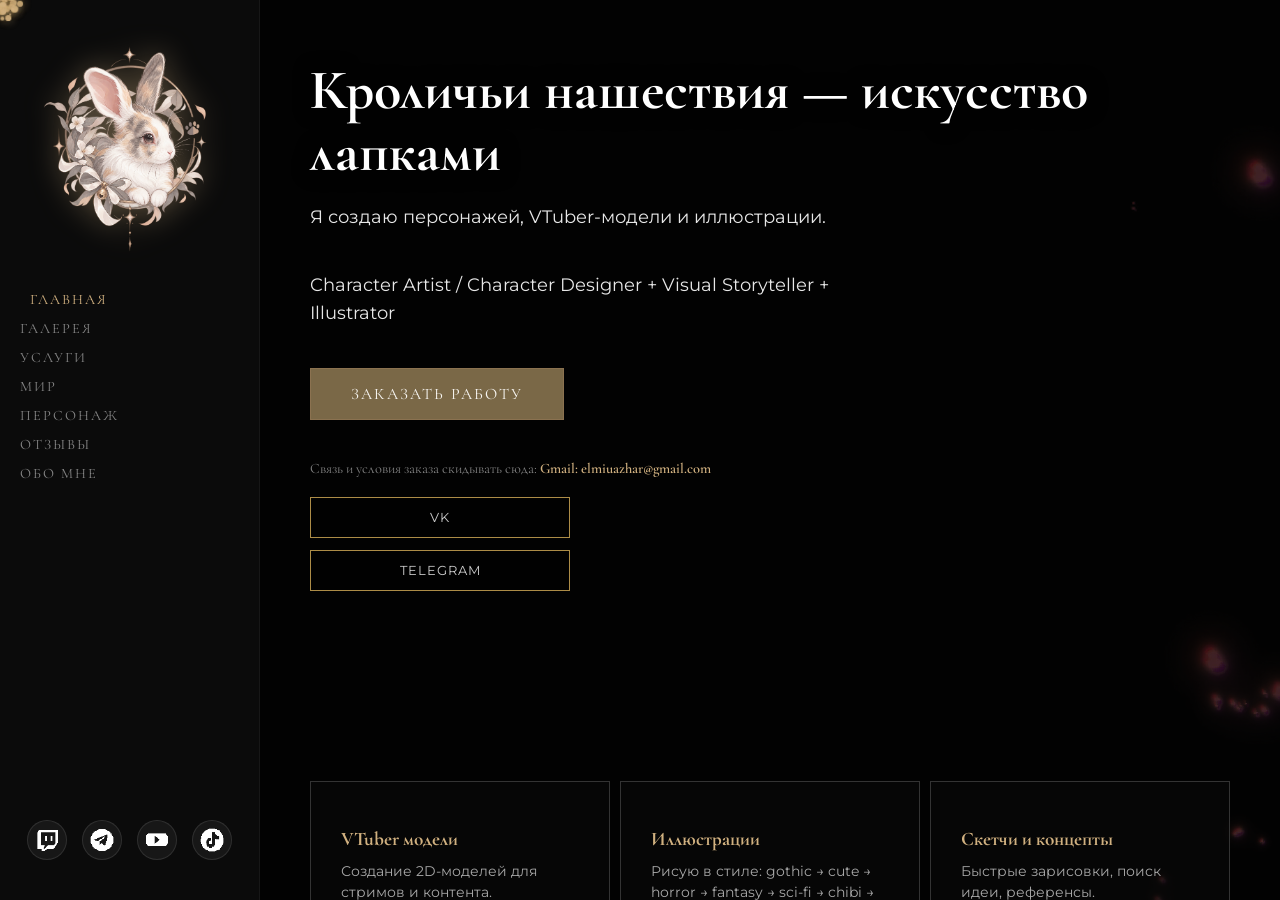
==== commit d604d0e5: "обновление скидки и мелкие правки" ====
--- a/index.html
+++ b/index.html
@@ -510,7 +510,7 @@
         <p class="hero-desc">Я создаю персонажей, VTuber‑модели и иллюстрации.</p>
         <p class="hero-desc">Character Artist / Character Designer
 + Visual Storyteller
-+ начинающий Illustrator</p>
++ Illustrator</p>
         <button class="btn-action" id="open-payment">Заказать работу</button>
       </div>
 
